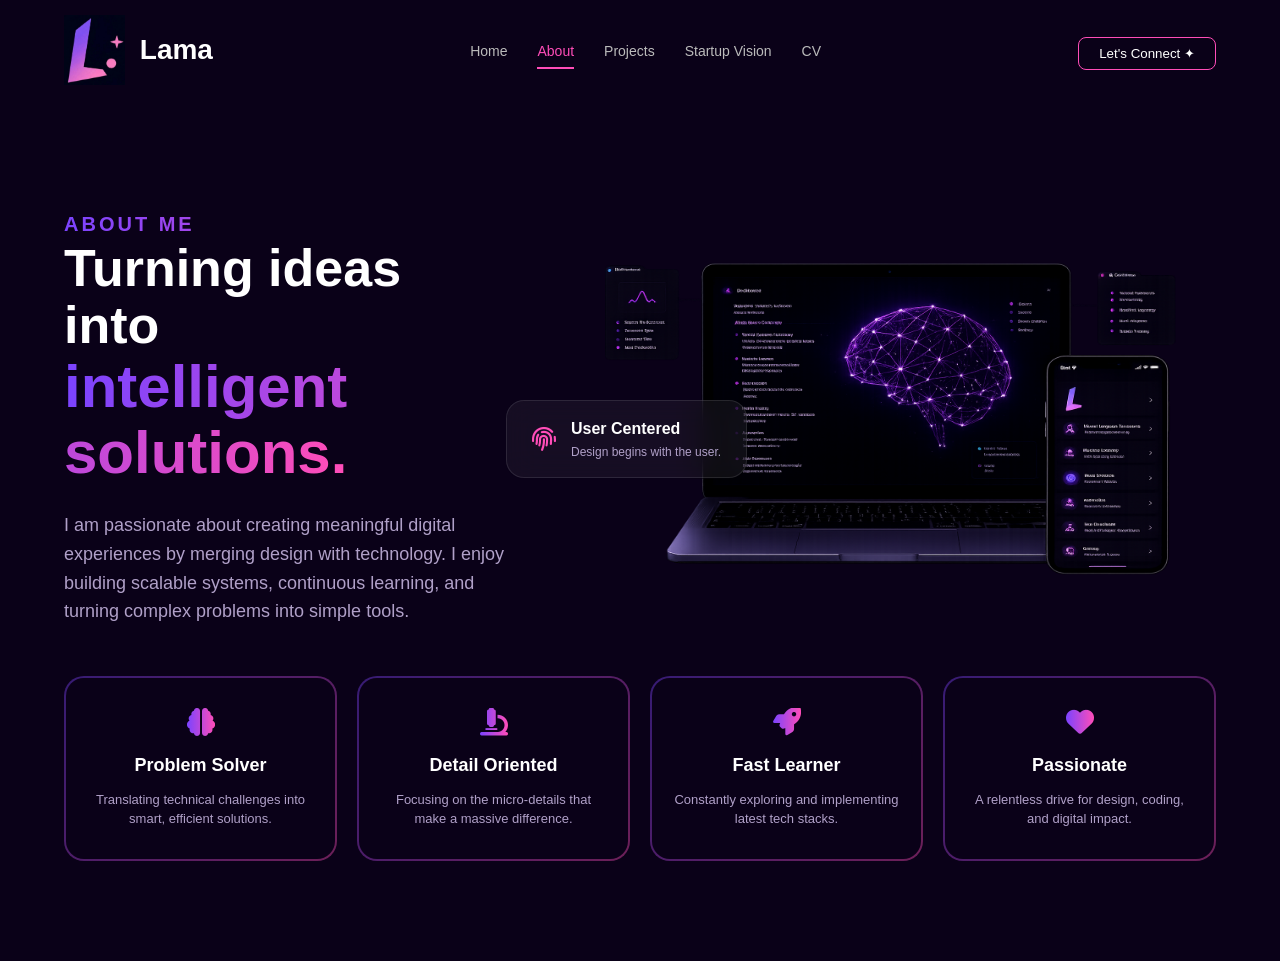
==== about.html @ ec229b27 "Add files via upload" ====
<!DOCTYPE html>
<html lang="en">
<head>
    <meta charset="UTF-8">
    <meta name="viewport" content="width=device-width, initial-scale=1.0">
    <title>About Me - Lama</title>
    <link rel="stylesheet" href="style.css">
    <link rel="stylesheet" href="https://cdnjs.cloudflare.com/ajax/libs/font-awesome/6.4.0/css/all.min.css">
    
</head>
<body>
  
       <nav>
      <div class="logo">
        <a href="index.html" class="logo-link">
        <div class="logo-wrapper">
            <img src="logo2.jpg" alt="logo" class="nav-logo-img">
        <span>Lama</span>
        </div>
        </a>
    </div>
        <ul>
            <li><a href="index.html">Home</a></li>
            <li><a href="about.html"class="active">About</a></li>
            <li><a href="projects.html">Projects</a></li>
            <li><a href="startup.html">Startup Vision</a></li>
            <li><a href="cv.html">CV</a></li>
        </ul>
        <a href="cv.html">
        <button class="connect-btn">Let's Connect ✦</button>
        </a>
    </nav>


<section class="about-section" id="about">
    <div class="about-container">
        
        <div class="about-top-row">
            <div class="about-text-content">
                <span class="section-subtitle">About Me</span>
                <h2 class="section-title">Turning ideas into <br><span class="gradient-text">intelligent solutions.</span></h2>
                <p class="about-description">
                    I am passionate about creating meaningful digital experiences by merging design with technology. 
                    I enjoy building scalable systems, continuous learning, and turning complex problems into simple tools.
                </p>
            </div>
            
            <div class="about-visual-content">
                <div class="visual-wrapper">
                    <div>
                        <img src="lap2.png" width="650" height="390">
                    </div>
                    <br>
                    <div class="floating-badge">
                        <i class="fas fa-fingerprint"></i>
                        <div class="badge-text">
                            <h4>User Centered</h4>
                            <p>Design begins with the user.</p>
                        </div>
                    </div>
                </div>
            </div>
        </div>

        <div class="traits-horizontal-grid">
            <div class="trait-card">
                <i class="fas fa-brain"></i>
                <h3>Problem Solver</h3>
                <p>Translating technical challenges into smart, efficient solutions.</p>
            </div>

            <div class="trait-card">
                <i class="fas fa-microscope"></i>
                <h3>Detail Oriented</h3>
                <p>Focusing on the micro-details that make a massive difference.</p>
            </div>

            <div class="trait-card">
                <i class="fas fa-rocket"></i>
                <h3>Fast Learner</h3>
                <p>Constantly exploring and implementing latest tech stacks.</p>
            </div>

            <div class="trait-card">
                <i class="fas fa-heart"></i>
                <h3>Passionate</h3>
                <p>A relentless drive for design, coding, and digital impact.</p>
            </div>
        </div>

    </div>
</section>

</body>
</html>
---- style.css ----
* {
    margin: 0;
    padding: 0;
    box-sizing: border-box;
    font-family: 'Segoe UI', Tahoma, Geneva, Verdana, sans-serif;
}

body {
    background-color: #0a0118; /* لون الخلفية الداكن جداً */
    color: white;
    overflow-x: hidden;
}

/* Navigation */
nav {
    display: flex;
    justify-content: space-between;
    align-items: center;
    padding: 15px 5%;
    background-color: #0a0118;
}

.nav-logo-img {
    width: auto;
    height: 70px;
    object-fit: contain;
    display: block;
}

.logo-wrapper{
    display: flex;
    align-items: center;
    gap: 10px;
}

.logo span {
    font-size: 28px; /* تكبير الخط قليلاً ليتناسق مع الحرف */
    color: white;
    font-weight: 600;
    margin-left: 5px; /* تقريب الاسم من اللوجو */
}

.logo-link{
    text-decoration: none;
    color: inherit;
    display: inline-block;
}

.logo-link:hover{
    opacity: 0.8;
    transition: 0.3s;
}    

nav ul {
    display: flex;
    list-style: none;
}

nav ul li {
    margin: 0 15px;
}

nav ul li a {
    text-decoration: none;
    color: #bbb;
    font-size: 14px;
    position: relative;
}
nav ul li a:hover {
    color: #ff4db8;
    transform: translateY(-3px) scale(1.1);
    text-shadow: 0 0 10px rgba(255red, 77, 184, 0.7);
}

nav ul li a::after{
  content: '';
  position: absolute;
  width: 0;
  height: 2px;
  bottom: -5px;
  left:0;
  background: linear-gradient(90deg, #5e33d1, #ff4db8);
  transition: width 0.3s ease;
  box-shadow: 0 0 8px rgba(255red, 77, 184, 0.8);
}

nav ul li a:hover::after{
  width: 100%;
}

nav ul li a.active, nav ul li a:hover {
    color: #ff4db8;
    border-bottom: 2px solid #ff4db8;
    padding-bottom: 5px;
}

nav ul li a, .connect-btn, .view-btn{
  transition: all 0.4s cubic-bezier(0.175, 0.885, 0.32, 1.275);
  display: inline-block;
}

.connect-btn {
    background: transparent;
    border: 1px solid #ff4db8;
    color: white;
    padding: 8px 20px;
    border-radius: 8px;
    cursor: pointer;
}

.connect-btn:hover {
    background:linear-gradient(90deg, #5e33d1, #b3398c);
    border-color: transparent;
    transform: translateY(-5px) scale(1.05);
    box-shadow: 0 10px 25px rgba(89, 0, 173, 0.707);

}

/* Hero Section */
.hero {
    display: flex;
    align-items: center;
    justify-content: space-between;
    padding: 50px 8%;
    min-height: 80vh;
}

.content {
    max-width: 500px;
}

.content h3 {
    font-size: 24px;
    font-weight: 400;
}

.content h1 {
    font-size: 100px;
    background: linear-gradient(to bottom, #7b43ff, #ff4db8);
    -webkit-background-clip: text;
    background-clip: text;
    -webkit-text-fill-color: transparent;
    line-height: 1;
    margin: 10px 0;
}

.content h2 {
    font-size: 28px;
    color: #efefef;
    margin-bottom: 15px;
}

.content p {
    color: #aaa;
    line-height: 1.6;
    margin-bottom: 30px;
}

/* Buttons */
.btns {
    display: flex;
    gap: 15px;
}

.view-btn {
    background: linear-gradient(90deg, #5e33d1, #b3398c);
    color: white;
    border: none;
    padding: 12px 25px;
    border-radius: 10px;
    cursor: pointer;
    font-weight: bold;
    transition: all 0.4s cubic-bezier(0.175, 0.885, 0.32, 1.275);
}

.view-btn:hover{
  transform:translateY(-5px)
  scale(1.05);
  box-shadow: 0 10px 25px rgba(89, 0, 173, 0.707);
  letter-spacing: 1px;
}

.cv-btn {
    background: #050112;
    color: white;
    padding: 12px 25px;
    border-radius: 10px;
    cursor: pointer;
    position: relative;
    border: 2px solid transparent;
    background-image: linear-gradient(#050112, #050112), linear-gradient(90deg, #5e33d1, #b3398c);
    background-origin: border-box;
    background-clip: padding-box, border-box;
    transition: all 0.4s cubic-bezier(0.175, 0.885, 0.32, 1.275);
}

.cv-btn:hover{
  transform:translateY(-5px)
  scale(1.05);
  box-shadow: 0 10px 25px rgba(89, 0, 173, 0.707);
  letter-spacing: 1px;
}

/* Profile Image & Icons */
.hero-avatar {
    width: 100%; /* اجعليها تأخذ مساحتها بالكامل */
    max-width: 90%; /* أو الحجم المناسب لكِ */
    object-fit: contain;
    /* إضافة توهج (Neon Glow) خلف الرسمة ليتماشى مع الأيقونات */
    filter: drop-shadow(0 0 20px rgba(123, 67, 255, 0.6)); 
    display: block;
    margin: 0 auto;
    position: relative;
    z-index: 1;

}
/* الحاوية التي تجمع الرسمة والبطاقات */
.right-hero {
    flex: 1;
    position: relative;
    width: 100%;
    height: 600px; /* أو حسب طول الرسمة عندك */
    display: flex;
    justify-content: center;
    align-items: center;
    padding: 50px;
    background-color: #0a0118;
    background-image:radial-gradient(circle, #5e33d1 0%,transparent 6%);
    background-size: 30px 30px;
    background-position: center;
    border-radius: 100px;

}

.right-hero::before{
    content: '';
    position: absolute;
    background: #050112;
    width: 300px;
    height: 300px;
    opacity: 0.2;
    z-index: 0;
}

/* التنسيق العام للبطاقات */

.card {
    position: absolute;
    z-index: 10;
    background: rgba(255, 255, 255, 0.05);
    backdrop-filter: blur(10px);
    border: 1px solid #ff4db8;
    padding: 10px 15px;
    border-radius: 12px;
    display: flex;
    flex-direction: column;
    align-items: center;
    gap: 4px;
    transition: all 0.3s ease;
}
/* بطاقة Code - أعلى اليمين */
.card-code {
    top: 15%;
    right: 10%;

}

/* بطاقة Design - منتصف اليمين (قريبة من الرسمة) */
.card-design {
    top: 45%;
    right: 5%;
}

/* بطاقة Mobile - أسفل اليمين */
.card-mobile {
    bottom: 15%;
    right: 3%;
}

/* تأثير عند تمرير الماوس يخليها تبرز */
.card:hover {
    background: rgba(123, 67, 255, 0.2);
    border-color: #ff4db8;
    transform: scale(1.1) rotate(0deg);
    box-shadow: 0 0 20px rgba(255, 77, 184, 0.4);
}

/* حاوية القائمة تحت الأزرار */
.home-social-list {
    display: flex;
    gap: 20px;
    margin-top: 30px; /* مسافة تحت الأزرار */
    justify-content: flex-start;
}

/* تنسيق الأيقونات الفردية */
.social-item {
    width: 45px;
    height: 45px;
    display: flex;
    align-items: center;
    justify-content: center;
    border-radius: 50%; /* شكل دائري كما في الصورة */
    background: transparent;
    color: white;
    text-decoration: none;
    font-size: 20px;
    position: relative;
    transition: all 0.3s ease;
    
    /* الحواف بنفس تنسيق زر الـ CV */
    border: 1px solid rgba(255, 255, 255, 0.2);
}

/* تأثير الحواف المتوهجة (Glow) عند التمرير */
.social-item:hover {
    transform: translateY(-5px); /* حركة للأعلى */
    color: #ff4db8; /* تغيير اللون عند الهوفر */
    border-color: #7b43ff;
    box-shadow: 0 0 15px rgba(123, 67, 255, 0.5), 
                0 0 5px rgba(255, 77, 184, 0.5);
    background: rgba(123, 67, 255, 0.05);
}

/* إضافة تدرج لوني خفيف للحواف كما في زر الـ CV */
.social-item::before {
    content: '';
    position: absolute;
    top: -1px; left: -1px; right: -1px; bottom: -1px;
    border-radius: 50%;
    background: linear-gradient(135deg, #7b43ff, #ff4db8);
    z-index: -1;
    opacity: 0;
    transition: opacity 0.3s ease;
}

.social-item:hover::before {
    opacity: 0.3;
}


/* about css*/
        :root {
            --bg-color: #0a0118;
            --card-bg: rgba(255, 255, 255, 0.03);
            --primary-glow: #7b43ff;
            --secondary-glow: #ff4db8;
            --text-main: #ffffff;
            --text-dim: #b0a0c8;
            --text-muted: #6a5a85;
        }

        body {
            margin: 0;
            padding: 0;
            font-family: 'Poppins', sans-serif; /* خط عصري ومريح */
            background-color: var(--bg-color);
            color: var(--text-main);
            line-height: 1.6;
            overflow-x: hidden;
        }

        .about-section {
            padding: 100px 5%;
            display: flex;
            color:white;
        }

        .about-container {
            max-width: 1200px;
            margin: 0 auto;
            display: flex;
            flex-direction:column;
            gap: 80pxpx;
        }

        .about-top-row {
    display: flex;
    align-items: center;
    justify-content: space-between;
    gap: 60px;
}

.about-text-content { flex: 1.2; }
.about-visual-content { flex: 1; position: relative; }

.traits-horizontal-grid {
    display: flex;
    justify-content: space-between;
    gap: 20px;
}

        /* Text Content */
        .section-subtitle {
            color: var(--secondary-glow);
            letter-spacing: 3px;
            font-size: 20px;
            font-weight: 700;
            display: block;
            text-transform: uppercase;
             background: linear-gradient(90deg, #7b43ff, #ff4db8);
    -webkit-background-clip: text; /* يجعل الخلفية تظهر فقط داخل النص */
    -webkit-text-fill-color: transparent; /* يجعل لون النص الأصلي شفاف */
    background-clip: text;
    
    transition: all 0.3s ease;
    position: relative;
        }

        .section-title {
            font-size: 52px;
            line-height: 1.1;
            margin-bottom: 25px;
            font-weight: 800;
        }

        .gradient-text {
            background: linear-gradient(90deg, var(--primary-glow), var(--secondary-glow));
            -webkit-background-clip: text;
            background-clip: text; 
            -webkit-text-fill-color: transparent;
            font-size: 60px;
        }

        .about-description {
            color: var(--text-dim);
            font-size: 18px;
            margin-bottom: 50px;
            max-width: 600px;
        }

        /* Traits Grid */
     .trait-card {
    flex: 1;
    background: #0a0118; /* نفس لون الموقع */
    padding: 30px 20px;
    border-radius: 20px;
    position: relative;
    text-align: center;
    transition: transform 0.3s ease;
    border: 2px solid transparent; /* الحافة الأصلية شفافة */
    background-clip: padding-box;
}
.trait-card::before {
    content: '';
    position: absolute;
    top: -2px; bottom: -2px; left: -2px; right: -2px;
    background: linear-gradient(135deg, #7b43ff, #ff4db8);
    border-radius: 20px;
    z-index: -1;
    opacity: 0.4; /* لمعان خفيف في الحالة العادية */
    transition: opacity 0.3s ease;
}

.trait-card:hover {
    transform: translateY(-10px);
}

.trait-card:hover::before {
    opacity: 1; /* توهج كامل عند مرور الماوس */
}
.trait-card i {
    font-size: 28px;
    margin-bottom: 15px;
    background: linear-gradient(90deg, #7b43ff, #ff4db8);
    -webkit-background-clip: text;
    background-clip: text;
    -webkit-text-fill-color: transparent;
}

.trait-card h3 { font-size: 18px; margin-bottom: 10px; }
.trait-card p { font-size: 13px; color: #b0a0c8; line-height: 1.5; }

/* تنسيق الصور (Mockups) */
.laptop-frame {
    width: 100%;
    height: 250px;
    background: #160231;
    border-radius: 15px;
    border: 1px solid rgba(255,255,255,0.1);
    display: flex;
    align-items: center;
    justify-content: center;
}

.phone-frame {
    position: absolute;
    width: 100px;
    height: 200px;
    background: #1f0442;
    right: -20px;
    bottom: -30px;
    border: 3px solid #222;
    border-radius: 18px;
    box-shadow: 10px 10px 30px rgba(0,0,0,0.5);
}

/* استجابة الشاشة للجوال */
@media (max-width: 992px) {
    .about-top-row { flex-direction: column; text-align: center; }
    .traits-horizontal-grid { flex-direction: column; }
}

        /* Visual Content (Mockups) */
        .about-visual {
            position: relative;
        }

        .visual-wrapper {
            position: relative;
            z-index: 1;
        }

        .laptop-mockup {
            width: 100%;
            height: 320px;
            background: #160231;
            border: 2px solid rgba(255, 255, 255, 0.1);
            border-radius: 20px;
            position: relative;
            box-shadow: 0 40px 80px rgba(0,0,0,0.5);
            display: flex;
            align-items: center;
            justify-content: center;
        }

        .phone-mockup {
            position: absolute;
            width: 130px;
            height: 260px;
            background: #1f0442;
            right: -20px;
            bottom: -40px;
            border: 4px solid #222;
            border-radius: 25px;
            box-shadow: 15px 25px 50px rgba(0,0,0,0.7);
            z-index: 2;
            display: flex;
            align-items: center;
            justify-content: center;
        }

        /* Floating Badge */
        .floating-badge {
            position: absolute;
            top: 40%;
            left: -60px;
            background: rgba(255, 255, 255, 0.05);
            backdrop-filter: blur(15px);
            padding: 15px 25px;
            border-radius: 18px;
            border: 1px solid rgba(255, 255, 255, 0.1);
            display: flex;
            align-items: center;
            gap: 15px;
            z-index: 3;
            animation: float 5s ease-in-out infinite;
        }

        @keyframes float {
            0%, 100% { transform: translateY(0); }
            50% { transform: translateY(-20px); }
        }

        .floating-badge i {
            color: var(--secondary-glow);
            font-size: 24px;
        }

        .badge-text h4 { margin: 0; font-size: 16px; color: #fff; }
        .badge-text p { margin: 2px 0 0; font-size: 12px; color: var(--text-dim); }

        /* Responsive Design */
        @media (max-width: 992px) {
            .about-container { grid-template-columns: 1fr; text-align: center; }
            .about-description { margin: 0 auto 50px; }
            .traits-grid { justify-items: center; }
            .about-visual { margin-top: 80px; }
            .floating-badge { left: 50%; transform: translateX(-50%); top: -40px; }
        }

        .projects-section {
    padding: 80px 8%;
    background-color: #0a0118;
}

.projects-header {
    display: flex;
    justify-content: space-between;
    align-items: center;
    margin-bottom: 40px;
}

.view-all {
    display: inline-flex;
    align-items: center;
    gap: 8px;
    text-decoration: none;
    font-size: 15px;
    font-weight: 600;
    
    /* سحر التدرج اللوني (Gradient) */
    background: linear-gradient(90deg, #7b43ff, #ff4db8);
    -webkit-background-clip: text; /* يجعل الخلفية تظهر فقط داخل النص */
    -webkit-text-fill-color: transparent; /* يجعل لون النص الأصلي شفاف */
    background-clip: text;
    
    transition: all 0.3s ease;
    position: relative;
}

/* تأثير بسيط عند تمرير الماوس */
.view-all:hover {
    filter: brightness(1.2); /* يزيد من توهج الألوان */
    transform: translateX(5px); /* حركة بسيطة لليمين */
}

/* تلوين السهم أيضاً بنفس التدرج */
.view-all i {
    -webkit-text-fill-color: initial; /* يعيد لون السهم ليأخذ التدرج من الأب */
    color: #ff4db8; /* لون ثابت للسهم ليبرز النهاية */
}

.projects-grid {
    display: grid;
    grid-template-columns: repeat(3, 1fr);
    gap: 30px;
}

.project-card {
    background: rgba(255, 255, 255, 0.03);
    border: 1px solid rgba(255, 255, 255, 0.1);
    border-radius: 24px;
    overflow: hidden;
    transition: transform 0.4s ease, border 0.4s ease;
    position: relative;
}

.project-card:hover {
    transform: translateY(-10px);
    border-color: #7b43ff;
}

/* منطقة الصورة داخل الكرت */
.project-image {
    height: 200px;
    background-size: cover;
    background-position: center;
    border-bottom: 1px solid rgba(255, 255, 255, 0.1);
}

/* ألوان افتراضية للخلفيات كما في الصورة */
.img-1 {
    background-image: url("arc.png");
    background-size: cover;
    background-position: center;
    background-repeat: no-repeat;
}
.img-2 { background-image: url("edu.png");
    background-size: cover;
    background-position: center;
    background-repeat: no-repeat; } /* فاتح كما في الصورة الثانية */
.img-3 { background-image: url("clinic.png");
    background-size: cover;
    background-position: center;
    background-repeat: no-repeat; }

.project-info {
    padding: 25px;
    position: relative;
}

.project-info h3 {
    font-size: 20px;
    margin-bottom: 12px;
    color: #fff;
}

.project-info p {
    font-size: 14px;
    color: #b0a0c8;
    line-height: 1.5;
    margin-bottom: 20px;
}

/* التاغات (التقنيات المستخدمة) */
.project-tags {
    display: flex;
    gap: 10px;
    flex-wrap: wrap;
}

.project-tags span {
    background: rgba(123, 67, 255, 0.1);
    color: #b0a0c8;
    padding: 5px 15px;
    border-radius: 12px;
    font-size: 12px;
    border: 1px solid rgba(123, 67, 255, 0.2);
}

/* سهم الانتقال الدائري */
.project-arrow {
    position: absolute;
    bottom: 25px;
    right: 25px;
    width: 40px;
    height: 40px;
    border-radius: 50%;
    border: 1px solid rgba(255, 255, 255, 0.2);
    background: transparent;
    color: #fff;
    cursor: pointer;
    transition: 0.3s;
}

.project-arrow:hover {
    background: #7b43ff;
    border-color: #7b43ff;
    box-shadow: 0 0 15px #7b43ff;
}

/* للجوال */
@media (max-width: 992px) {
    .projects-grid { grid-template-columns: 1fr; }
}

/* تنسيق القسم الرئيسي */
.vision-section {
    position: relative;
    padding: 100px 8%;
    min-height: 500px;
    background-color: #0a0118;
    /* استبدلي الرابط برابط صورة الجبال والبوابة */
    background-image: url('door.jpg'); 
    background-size: cover;
    background-position: center;
    border-radius: 30px; /* الحواف المنحنية للكونتينر الكبير */
    margin: 40px auto;
    max-width: 1300px;
    display: flex;
    align-items: center;
    overflow: hidden;
    border: 1px solid rgba(255, 255, 255, 0.05);
}

/* طبقة تعتيم خفيفة لإبراز النص */
.vision-section::before {
    content: '';
    position: absolute;
    top: 0; left: 0; right: 0; bottom: 0;
    background: linear-gradient(90deg, rgba(10,1,24,0.9) 20%, rgba(10,1,24,0.2) 100%);
    z-index: 1;
}

.vision-container {
    position: relative;
    z-index: 2;
    display: grid;
    grid-template-columns: 1.2fr 1fr;
    gap: 60px;
    width: 100%;
}

/* النص الرئيسي */
.vision-tag {
    color: #7b43ff;
    font-size: 13px;
    font-weight: 700;
    letter-spacing: 2px;
    display: block;
    margin-bottom: 15px;
}

.vision-title {
    font-size: 42px;
    line-height: 1.2;
    color: #fff;
    margin-bottom: 20px;
}

.gradient-text {
    background: linear-gradient(90deg, #7b43ff, #ff4db8);
    -webkit-background-clip: text;
    -webkit-text-fill-color: transparent;
}

.vision-description {
    color: #b0a0c8;
    font-size: 16px;
    max-width: 450px;
    margin-bottom: 35px;
}

/* زر Read More */
.read-more-btn {
    position: relative;
    display: inline-flex;
    align-items: center;
    gap: 12px;
    padding: 12px 28px;
    color: #fff;
    text-decoration: none;
    font-size: 15px;
    font-weight: 600;
    z-index: 1;
    background: transparent;
    transition: all 0.3s ease;
    border-radius: 12px;
    border: none; /* نزيل الحواف العادية */
}

.read-more-btn::before {
    content: "";
    position: absolute;
    top: 0; left: 0; right: 0; bottom: 0;
    border-radius: 12px; 
    padding: 2px; /* سمك الحافة */
    background: linear-gradient(90deg, #7b43ff, #ff4db8); 
    -webkit-mask: 
        linear-gradient(#fff 0 0) content-box, 
        linear-gradient(#fff 0 0);
    -webkit-mask-composite: xor;
            mask-composite: exclude;
    transition: all 0.3s ease;
}

.read-more-btn:hover {
    transform: translateY(-3px);
    box-shadow: 0 0 20px rgba(123, 67, 255, 0.4);
}

.read-more-btn:hover i {
    transform: translateX(5px);
}

.read-more-btn i {
    transition: transform 0.3s ease;
    font-size: 14px;
}

/* الأيقونات والمميزات */
.vision-features {
    display: flex;
    flex-direction: column;
    gap: 40px;
    justify-content: center;
}

.feature-item i {
    font-size: 30px;
    margin-bottom: 15px;
    display: inline-block;
    
    /* سحر التدرج اللوني للأيقونة */
    background: linear-gradient(135deg, #7b43ff, #ff4db8);
    -webkit-background-clip: text;
    -webkit-text-fill-color: transparent;
    background-clip: text;
    
    /* إضافة توهج خفيف للأيقونة */
    filter: drop-shadow(0 0 5px rgba(123, 67, 255, 0.3));
}

.feature-item i {
    font-size: 28px;
    /* التدرج اللوني للأيقونات */
    background: linear-gradient(135deg, #7b43ff, #ff4db8);
    -webkit-background-clip: text;
    -webkit-text-fill-color: transparent;
    margin-bottom: 5px;
}

.feature-item h3 {
    font-size: 18px;
    color: #fff;
    margin: 0;
}

.feature-item p {
    color: #b0a0c8;
    font-size: 14px;
    margin: 0;
    max-width: 250px;
    line-height: 1.4;
}

/* استجابة الشاشات */
@media (max-width: 992px) {
    .vision-container { grid-template-columns: 1fr; }
    .vision-features { flex-direction: row; flex-wrap: wrap; }
    .vision-section::before { background: rgba(10,1,24,0.7); }
}

.cv-social-section {
    padding: 60px 8%;
    background-color: #0a0118;
    color: #fff;
    display: flex;
    flex-direction: column;
    gap: 30px;
}

/* شريط الـ CV */
.cv-download-bar {
    display: flex;
    justify-content: space-between;
    align-items: center;
    padding: 25px 40px;
    background: rgba(255, 255, 255, 0.02);
    border: 1px solid rgba(255, 255, 255, 0.1);
    border-radius: 20px;
}

.cv-info { display: flex; align-items: center; gap: 20px; }
.cv-info i { font-size: 30px; color: #7b43ff; }
.cv-info h3 { font-size: 20px; margin: 0; }
.cv-info p { color: #b0a0c8; font-size: 14px; margin: 5px 0 0; }

.btn-download-cv {
    padding: 14px 35px;
    background: linear-gradient(90deg, #7b43ff, #ff4db8);
    border-radius: 12px;
    color: #fff;
    text-decoration: none;
    font-weight: 600;
    display: flex;
    align-items: center;
    gap: 10px;
    transition: 0.3s;
    box-shadow: 0 5px 20px rgba(123, 67, 255, 0.3);
}

.btn-download-cv:hover { transform: scale(1.05); box-shadow: 0 5px 30px rgba(255, 77, 184, 0.4); }

/* حاوية التواصل الاجتماعي */
.social-preview-container {
    padding: 30px 40px;
    background: rgba(255, 255, 255, 0.02);
    border: 1px solid rgba(255, 255, 255, 0.1);
    border-radius: 24px;
}

.social-header {
    color: #7b43ff;
    font-size: 12px;
    letter-spacing: 2px;
    margin-bottom: 30px;
}

.social-content-grid {
    display: grid;
    grid-template-columns: 1.2fr 1.5fr 1fr;
    gap: 40px;
    align-items: center;
}

.avatar-container{
    width: 150px;
    height: 150px;
    border-radius: 50%;
    padding: 2px;
    background: linear-gradient(135deg #7b43ff, #ff4db8);
    display: flex;
    align-items: center;
    box-shadow: 0 0 15px rgba(123, 67, 255, 0.3);

}

.profile-avatar-img{
    width: 150px;
    height: 150px;
    border-radius: 50%;
    object-fit: cover;
    border: 2px solid #0a0118;
}

/* الملف الشخصي */
.profile-mini-card { display: flex; align-items: center; gap: 20px; }
.profile-avatar {
    width: 70px; height: 70px;
    border-radius: 50%;
    background: linear-gradient(135deg, #7b43ff, #ff4db8);
    display: flex; align-items: center; justify-content: center;
    font-size: 30px; font-weight: bold;
}
.profile-text h2 { margin: 0; font-size: 24px; }
.profile-text span { font-size: 13px; color: #7b43ff; display: block; margin: 5px 0; }
.profile-text p { font-size: 13px; color: #b0a0c8; line-height: 1.4; }

/* شبكة الروابط */
.social-links-grid {
    display: grid;
    grid-template-columns: 1fr 1fr;
    gap: 30px 40px;
}
.social-link-item { display: flex; align-items: center; gap: 15px; }
.social-link-item i { font-size: 32px; color: #ff4db8; min-width: 40px; justify-content: center; transition: all 0.3s ease; }
.social-link-item h4 { margin: 0; font-size: 17px; }
.social-link-item span { font-size: 11px; color: #b0a0c8; }

/* بطاقة الهوية (اليمين) */
.brand-card {
   position: relative;
   width: 410px;
   height: 180px;
   border-radius: 24px;
   overflow: hidden;
   display: flex;
   align-items: center;
   padding: 30px;
   border: 1px solid rgba(123, 67, 255, 0.1);
   background: #0a0118;
}

.brand-image-bg{
    position: absolute;
    top: 0;
    left: 0;
    width: 100%;
    height: 100%;
    object-fit: cover;
    z-index: 1;
    opacity: 0.9;
}

.brand-card:hover{
    border-color: #7b43ff;
    box-shadow: 0 0 20px rgba(123, 67, 255, 0.2);
    transition: 0.3s;
}

.brand-logo { font-size: 40px; font-weight: 900; color: #fff; }
.brand-logo span { color: #ff4db8; }
.brand-card h3 { margin: 15px 0 5px; }
.brand-card p { font-size: 12px; color: #b0a0c8; }

/* للجوال */
@media (max-width: 1100px) {
    .social-content-grid { grid-template-columns: 1fr; gap: 30px; }
    .cv-download-bar { flex-direction: column; text-align: center; gap: 20px; }
}
/* ================================
   ARCADIA PROJECT PAGE
================================ */

/* ================================
   ARCADIA PROJECT PAGE
================================ */

.project-details {
    width: 78%;
    max-width: 1100px;
    margin: 0 auto;
    padding: 70px 0 90px;
    color: #fff;
}


/* BACK */

.back-projects {
    display: inline-flex;
    align-items: center;
    gap: 8px;

    color: #b9a7ff;
    text-decoration: none;

    font-size: 13px;
    margin-bottom: 45px;

    transition: 0.3s ease;
}

.back-projects:hover {
    color: #ff4fc3;
    transform: translateX(-4px);
}


/* HEADING */

.project-heading {
    max-width: 850px;
    margin-bottom: 40px;
}

.project-category {
    display: block;

    color: #914cff;

    font-size: 11px;
    font-weight: 700;

    letter-spacing: 3px;
    margin-bottom: 18px;
}

.project-heading h1 {
    margin: 0 0 18px;

    font-size: 48px;
    line-height: 1.1;

    background: linear-gradient(
        90deg,
        #8d4cff,
        #ff4fc3
    );

    -webkit-background-clip: text;
    -webkit-text-fill-color: transparent;
}

.project-heading p {
    margin: 0;

    color: #b9acd2;

    font-size: 14px;
    line-height: 1.8;

    max-width: 760px;
}


/* ================================
   MAIN IMAGE
================================ */

.project-main-image {
    width: 100%;
    height: 400px;

    overflow: hidden;

    border-radius: 20px;

    border: 1px solid rgba(145, 76, 255, 0.35);

    background: #120821;

    box-shadow:
        0 0 35px rgba(145, 76, 255, 0.08);

    margin-bottom: 55px;
}

.project-main-image img {
    width: 100%;
    height: 100%;

    object-fit: cover;

    display: block;

    transition: transform 0.6s ease;
}

.project-main-image:hover img {
    transform: scale(1.02);
}


/* ================================
   PROJECT INFORMATION
================================ */

.project-content {
    display: grid;

    grid-template-columns: 1.5fr 1fr;

    gap: 55px;

    margin-bottom: 70px;
}

.project-content h2 {
    color: #fff;

    font-size: 21px;

    margin: 0 0 15px;
}

.project-description p {
    color: #b9acd2;

    font-size: 13px;
    line-height: 1.9;

    margin: 0;
}


/* TECHNOLOGIES */

.tech-tags {
    display: flex;

    flex-wrap: wrap;

    gap: 9px;
}

.tech-tags span {
    padding: 7px 13px;

    border-radius: 20px;

    color: #c8b8ff;

    background: rgba(141, 76, 255, 0.08);

    border: 1px solid rgba(141, 76, 255, 0.3);

    font-size: 12px;
}


/* ================================
   GALLERY
================================ */

.project-gallery {
    margin-top: 50px;
}

.gallery-heading {
    margin-bottom: 25px;
}

.gallery-heading span {
    color: #914cff;

    font-size: 10px;

    font-weight: 700;

    letter-spacing: 2.5px;
}

.gallery-heading h2 {
    color: #fff;

    font-size: 28px;

    margin: 8px 0 0;
}


/* GRID */

.gallery-grid {
    display: grid;

    grid-template-columns: 1.5fr 1fr;

    grid-template-rows: 190px 190px;

    gap: 15px;
}

.gallery-item {
    overflow: hidden;

    border-radius: 15px;

    background: #120821;

    border: 1px solid rgba(145, 76, 255, 0.25);
}

.gallery-item.large {
    height: auto;

    grid-row: 1 / 3;
}

.gallery-item img {
    width: 100%;
    height: 100%;

    object-fit: cover;

    display: block;

    transition: transform 0.5s ease;
}

.gallery-item:hover img {
    transform: scale(1.03);
}


/* ================================
   LINKS
================================ */

.project-links {
    display: flex;

    gap: 12px;

    margin-top: 50px;
}

.project-link {
    display: inline-flex;

    align-items: center;
    justify-content: center;

    gap: 9px;

    padding: 11px 19px;

    border-radius: 10px;

    text-decoration: none;

    font-size: 12px;

    transition: 0.3s ease;
}

.live-link {
    color: #fff;

    background: linear-gradient(
        90deg,
        #8d4cff,
        #ff4fc3
    );

    box-shadow:
        0 8px 25px rgba(141, 76, 255, 0.2);
}

.github-link {
    color: #d8ccef;

    border: 1px solid rgba(255,255,255,0.15);

    background: rgba(255,255,255,0.03);
}

.project-link:hover {
    transform: translateY(-3px);
}


/* ================================
   MOBILE
================================ */

@media (max-width: 800px) {

    .project-details {
        width: 88%;
        padding: 55px 0 70px;
    }

    .project-heading h1 {
        font-size: 36px;
    }

    .project-heading p {
        font-size: 13px;
    }

    .project-main-image {
        height: 280px;
    }

    .project-content {
        grid-template-columns: 1fr;

        gap: 40px;
    }

    .gallery-grid {
        grid-template-columns: 1fr;

        grid-template-rows: auto;
    }

    .gallery-item.large {
        grid-row: auto;

        height: 280px;
    }

    .gallery-item {
        height: 200px;
    }

    .project-links {
        flex-direction: column;
    }

    .project-link {
        width: 100%;
    }
}
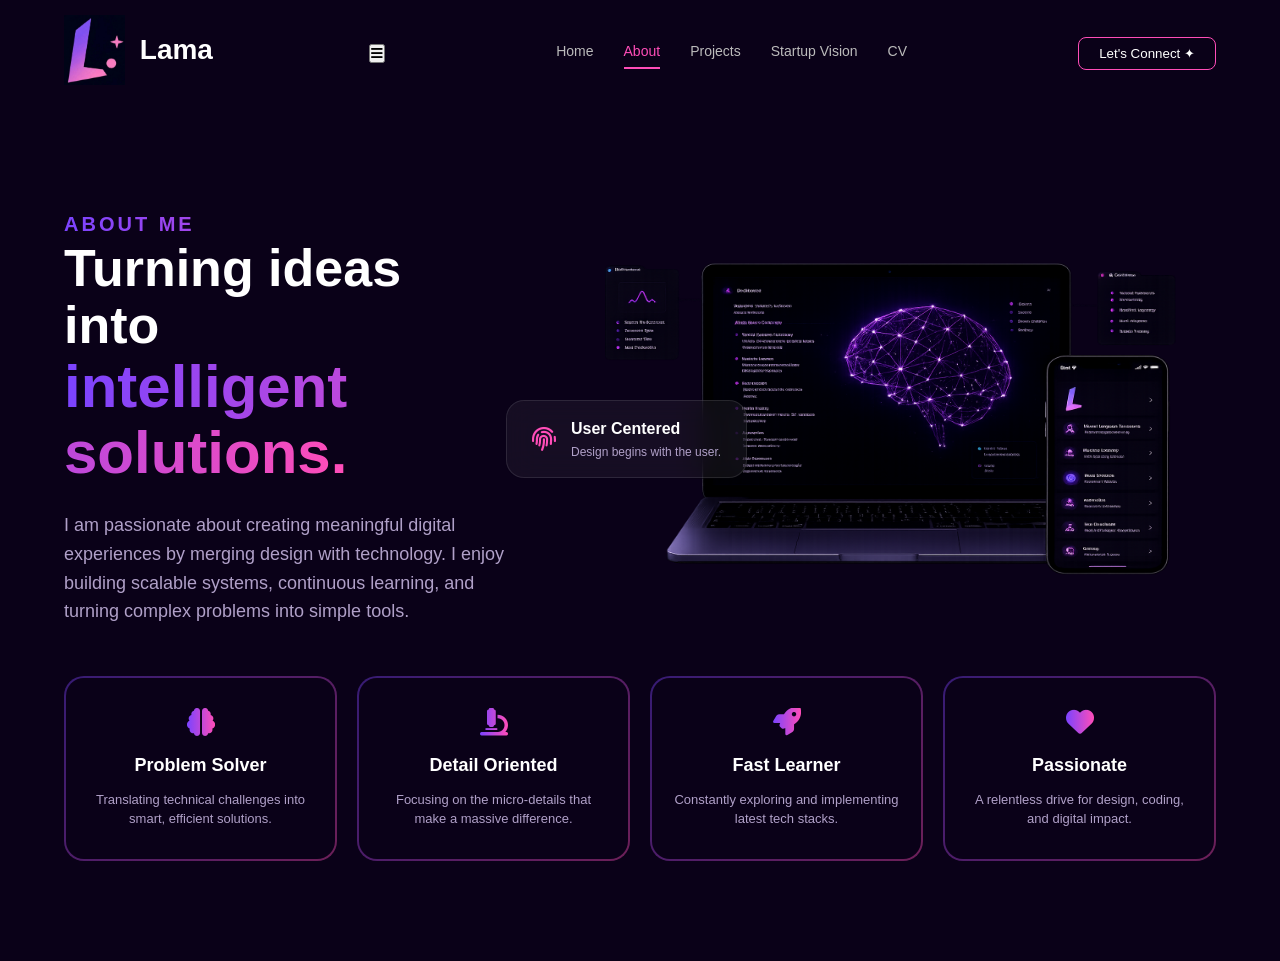
==== commit db586420: "Refactor about.html with responsive navigation" ====
--- a/about.html
+++ b/about.html
@@ -10,26 +10,32 @@
 </head>
 <body>
   
-       <nav>
-      <div class="logo">
+<nav>
+    <div class="logo">
         <a href="index.html" class="logo-link">
-        <div class="logo-wrapper">
-            <img src="logo2.jpg" alt="logo" class="nav-logo-img">
-        <span>Lama</span>
-        </div>
+            <div class="logo-wrapper">
+                <img src="logo2.jpg" alt="logo" class="nav-logo-img">
+                <span>Lama</span>
+            </div>
         </a>
     </div>
-        <ul>
-            <li><a href="index.html">Home</a></li>
-            <li><a href="about.html"class="active">About</a></li>
-            <li><a href="projects.html">Projects</a></li>
-            <li><a href="startup.html">Startup Vision</a></li>
-            <li><a href="cv.html">CV</a></li>
-        </ul>
-        <a href="cv.html">
+
+    <button class="menu-toggle" type="button">
+        <i class="fa-solid fa-bars"></i>
+    </button>
+
+    <ul>
+        <li><a href="index.html">Home</a></li>
+        <li><a href="about.html" class="active">About</a></li>
+        <li><a href="projects.html">Projects</a></li>
+        <li><a href="startup.html">Startup Vision</a></li>
+        <li><a href="cv.html">CV</a></li>
+    </ul>
+
+    <a href="cv.html">
         <button class="connect-btn">Let's Connect ✦</button>
-        </a>
-    </nav>
+    </a>
+</nav>
 
 
 <section class="about-section" id="about">
@@ -90,6 +96,24 @@
 
     </div>
 </section>
+<script>
+const menuToggle = document.querySelector('.menu-toggle');
+const navMenu = document.querySelector('nav ul');
 
+menuToggle.addEventListener('click', () => {
+    navMenu.classList.toggle('menu-open');
+
+    menuToggle.innerHTML = navMenu.classList.contains('menu-open')
+        ? '<i class="fa-solid fa-xmark"></i>'
+        : '<i class="fa-solid fa-bars"></i>';
+});
+
+navMenu.querySelectorAll('a').forEach(link => {
+    link.addEventListener('click', () => {
+        navMenu.classList.remove('menu-open');
+        menuToggle.innerHTML = '<i class="fa-solid fa-bars"></i>';
+    });
+});
+</script>
 </body>
-</html>+</html>
--- a/style.css
+++ b/style.css
@@ -69,7 +69,7 @@
 nav ul li a:hover {
     color: #ff4db8;
     transform: translateY(-3px) scale(1.1);
-    text-shadow: 0 0 10px rgba(255red, 77, 184, 0.7);
+    text-shadow: 0 0 10px rgba(255, 77, 184, 0.7);
 }
 
 nav ul li a::after{
@@ -81,7 +81,7 @@
   left:0;
   background: linear-gradient(90deg, #5e33d1, #ff4db8);
   transition: width 0.3s ease;
-  box-shadow: 0 0 8px rgba(255red, 77, 184, 0.8);
+  box-shadow: 0 0 8px rgba(255, 77, 184, 0.8);
 }
 
 nav ul li a:hover::after{
@@ -960,7 +960,7 @@
     height: 150px;
     border-radius: 50%;
     padding: 2px;
-    background: linear-gradient(135deg #7b43ff, #ff4db8);
+    background: linear-gradient(135deg, #7b43ff, #ff4db8);
     display: flex;
     align-items: center;
     box-shadow: 0 0 15px rgba(123, 67, 255, 0.3);
@@ -1405,4 +1405,105 @@
     .project-link {
         width: 100%;
     }
-}+}
+
+@media (max-width: 1100px) {
+    .hero { padding: 50px 6%; }
+    .content { max-width: 45%; }
+    .content h1 { font-size: 78px; }
+    .right-hero { height: 520px; padding: 30px; }
+    .social-content-grid { grid-template-columns: 1fr; gap: 35px; }
+    .brand-card { width: 100%; }
+}
+
+@media (max-width: 800px) {
+    nav { padding: 12px 5%; }
+    .nav-logo-img { height: 50px; }
+    .logo span { font-size: 21px; }
+    .connect-btn { padding: 7px 13px; font-size: 12px; }
+    .hero { flex-direction: column; padding: 45px 6%; min-height: auto; gap: 30px; text-align: center; }
+    .content { max-width: 100%; }
+    .content h3 { font-size: 18px; }
+    .content h1 { font-size: clamp(52px, 17vw, 70px); }
+    .content h2 { font-size: 22px; }
+    .content p { font-size: 14px; line-height: 1.7; }
+    .btns { justify-content: center; flex-wrap: wrap; }
+    .home-social-list { justify-content: center; }
+    .right-hero { width: 100%; height: 420px; padding: 15px; border-radius: 60px; }
+    .hero-avatar { max-width: 100%; width: 100%; }
+    .card-code { top: 8%; right: 2%; }
+    .card-design { top: 43%; right: 0; }
+    .card-mobile { bottom: 8%; right: 0; }
+    .about-section { padding: 70px 6%; }
+    .about-top-row { flex-direction: column; text-align: center; gap: 40px; }
+    .about-text-content { width: 100%; }
+    .about-description { margin: 0 auto 35px; font-size: 15px; }
+    .section-title { font-size: clamp(34px, 10vw, 45px); }
+    .gradient-text { font-size: clamp(40px, 12vw, 52px); }
+    .traits-horizontal-grid { flex-direction: column; gap: 15px; }
+    .trait-card { width: 100%; }
+    .about-visual { width: 100%; margin-top: 35px; }
+    .laptop-mockup { height: 240px; }
+    .phone-mockup { width: 90px; height: 180px; right: -5px; bottom: -25px; }
+    .floating-badge { left: 50%; top: -35px; transform: translateX(-50%); white-space: nowrap; }
+    .projects-section { padding: 60px 6%; }
+    .projects-header { flex-direction: column; align-items: flex-start; gap: 15px; }
+    .projects-grid { grid-template-columns: 1fr; gap: 20px; }
+    .project-image { height: 220px; }
+    .vision-section { width: 92%; padding: 60px 7%; min-height: auto; margin: 30px auto; }
+    .vision-container { grid-template-columns: 1fr; gap: 40px; }
+    .vision-title { font-size: clamp(30px, 9vw, 40px); }
+    .vision-description { font-size: 14px; line-height: 1.7; }
+    .vision-features { flex-direction: column; gap: 25px; }
+    .feature-item p { max-width: 100%; }
+    .cv-social-section { padding: 45px 6%; }
+    .cv-download-bar { flex-direction: column; text-align: center; padding: 25px 20px; gap: 20px; }
+    .cv-info { flex-direction: column; }
+    .btn-download-cv { width: 100%; justify-content: center; }
+    .social-preview-container { padding: 25px 20px; }
+    .profile-mini-card { justify-content: center; text-align: center; flex-direction: column; }
+    .social-links-grid { grid-template-columns: 1fr; gap: 22px; }
+    .brand-card { width: 100%; height: 170px; }
+    .project-details { width: 88%; padding: 55px 0 70px; }
+    .project-heading h1 { font-size: 36px; }
+    .project-main-image { height: 280px; }
+    .project-content { grid-template-columns: 1fr; gap: 40px; }
+    .gallery-grid { grid-template-columns: 1fr; grid-template-rows: auto; }
+    .gallery-item.large { grid-row: auto; height: 280px; }
+    .gallery-item { height: 200px; }
+    .project-links { flex-direction: column; }
+    .project-link { width: 100%; }
+}
+
+@media (max-width: 480px) {
+    .nav-logo-img { height: 43px; }
+    .logo span { font-size: 18px; }
+    .connect-btn { padding: 6px 10px; font-size: 11px; }
+    .hero { padding: 35px 5%; }
+    .content h1 { font-size: 50px; }
+    .content h2 { font-size: 19px; }
+    .content p { font-size: 13px; }
+    .btns { flex-direction: column; width: 100%; }
+    .view-btn, .cv-btn { width: 100%; }
+    .right-hero { height: 340px; padding: 5px; border-radius: 45px; }
+    .card { font-size: 11px; padding: 7px 9px; }
+    .about-section { padding: 55px 5%; }
+    .section-title { font-size: 32px; }
+    .gradient-text { font-size: 39px; }
+    .about-description { font-size: 13px; }
+    .laptop-mockup { height: 190px; }
+    .phone-mockup { width: 70px; height: 140px; }
+    .projects-section { padding: 50px 5%; }
+    .project-image { height: 190px; }
+    .vision-section { width: 94%; padding: 50px 6%; border-radius: 22px; }
+    .vision-title { font-size: 30px; }
+    .vision-description { font-size: 13px; }
+    .read-more-btn { width: 100%; justify-content: center; }
+    .cv-social-section { padding: 40px 5%; }
+    .brand-card { height: 145px; padding: 20px; }
+    .project-details { width: 90%; padding: 45px 0 60px; }
+    .project-heading h1 { font-size: 31px; }
+    .project-main-image { height: 220px; }
+    .gallery-item.large { height: 220px; }
+    .gallery-item { height: 170px; }
+}
